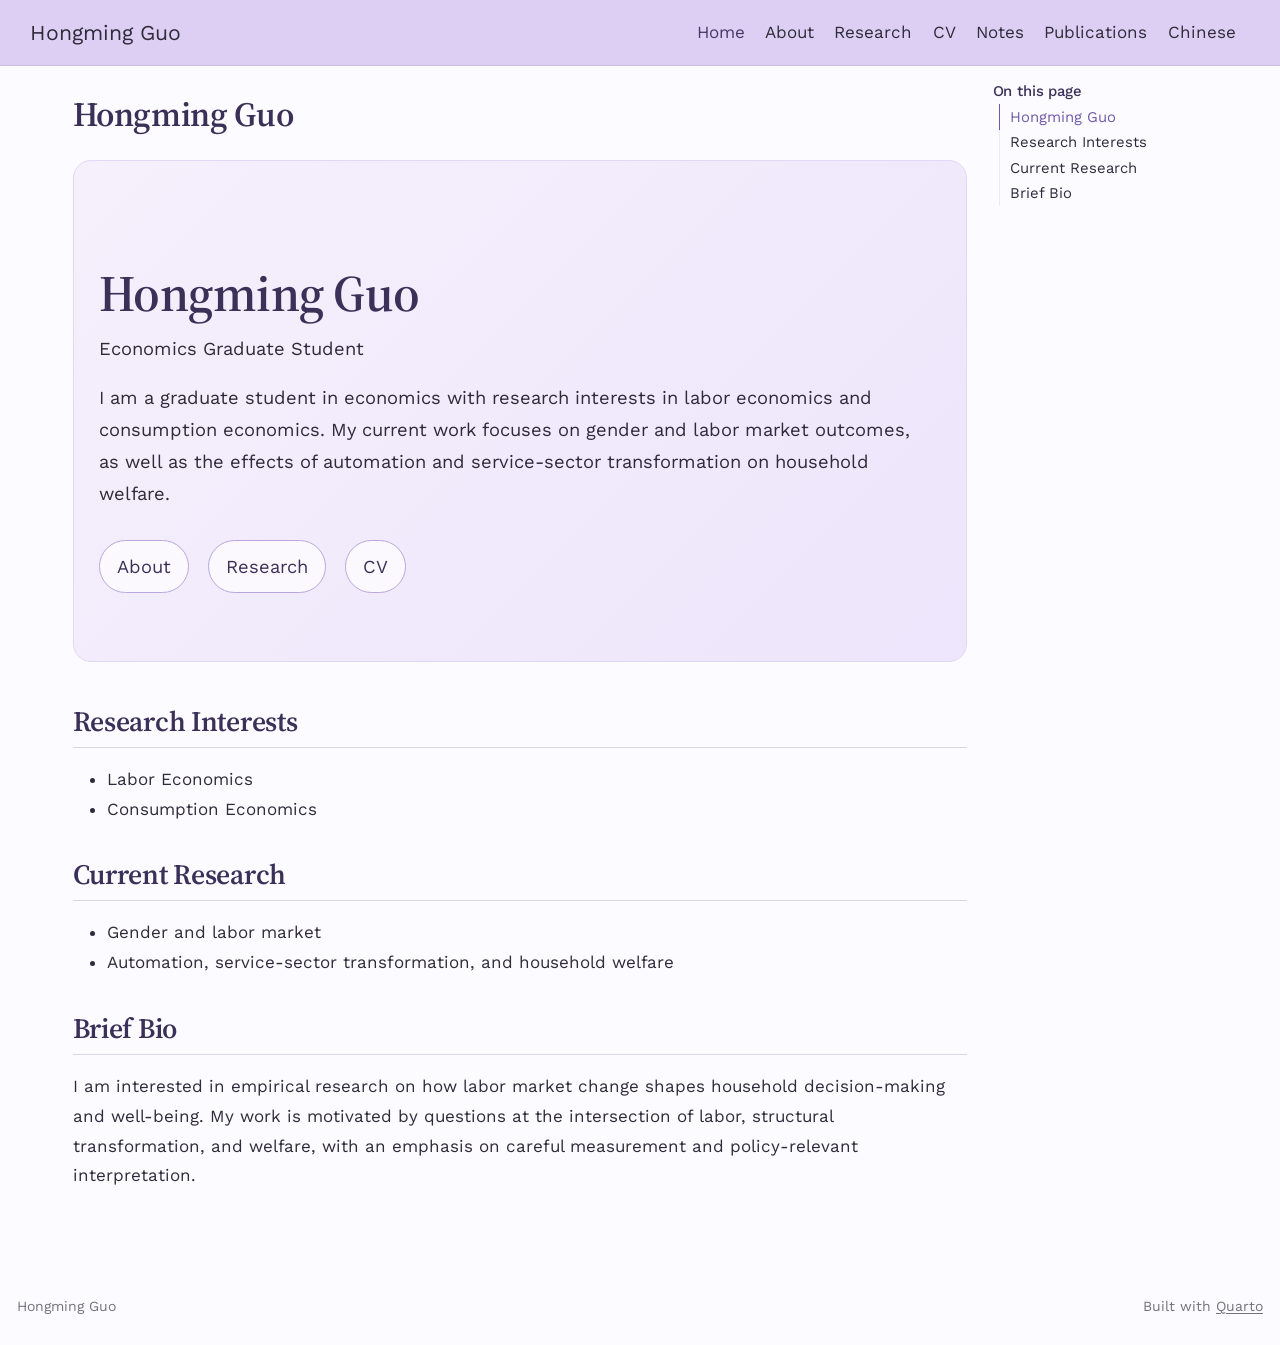
==== docs/index.html @ d31eccfa "Render website" ====
<!DOCTYPE html>
<html xmlns="http://www.w3.org/1999/xhtml" lang="en" xml:lang="en"><head>

<meta charset="utf-8">
<meta name="generator" content="quarto-1.9.38">

<meta name="viewport" content="width=device-width, initial-scale=1.0, user-scalable=yes">


<title>Hongming Guo</title>
<style>
/* Default styles provided by pandoc.
** See https://pandoc.org/MANUAL.html#variables-for-html for config info.
*/
code{white-space: pre-wrap;}
span.smallcaps{font-variant: small-caps;}
div.columns{display: flex; gap: min(4vw, 1.5em);}
div.column{flex: auto; overflow-x: auto;}
div.hanging-indent{margin-left: 1.5em; text-indent: -1.5em;}
ul.task-list{list-style: none;}
ul.task-list li input[type="checkbox"] {
  width: 0.8em;
  margin: 0 0.8em 0.2em -1em; /* quarto-specific, see https://github.com/quarto-dev/quarto-cli/issues/4556 */ 
  vertical-align: middle;
}
</style>


<script src="site_libs/quarto-nav/quarto-nav.js"></script>
<script src="site_libs/quarto-nav/headroom.min.js"></script>
<script src="site_libs/clipboard/clipboard.min.js"></script>
<script src="site_libs/quarto-search/autocomplete.umd.js"></script>
<script src="site_libs/quarto-search/fuse.min.js"></script>
<script src="site_libs/quarto-search/quarto-search.js"></script>
<meta name="quarto:offset" content="./">
<link href="./images/site-logo.png" rel="icon" type="image/png">
<script src="site_libs/quarto-html/quarto.js" type="module"></script>
<script src="site_libs/quarto-html/tabsets/tabsets.js" type="module"></script>
<script src="site_libs/quarto-html/popper.min.js"></script>
<script src="site_libs/quarto-html/tippy.umd.min.js"></script>
<script src="site_libs/quarto-html/anchor.min.js"></script>
<link href="site_libs/quarto-html/tippy.css" rel="stylesheet">
<link href="site_libs/quarto-html/quarto-syntax-highlighting-215309cb1732fa1d3656f67f9b7f5368.css" rel="stylesheet" id="quarto-text-highlighting-styles">
<script src="site_libs/bootstrap/bootstrap.min.js"></script>
<link href="site_libs/bootstrap/bootstrap-icons.css" rel="stylesheet">
<link href="site_libs/bootstrap/bootstrap-53f9af302e3501c6fc892448ce9c3952.min.css" rel="stylesheet" append-hash="true" id="quarto-bootstrap" data-mode="light">
<script id="quarto-search-options" type="application/json">{
  "location": "navbar",
  "copy-button": false,
  "collapse-after": 3,
  "panel-placement": "end",
  "type": "overlay",
  "limit": 50,
  "keyboard-shortcut": [
    "f",
    "/",
    "s"
  ],
  "show-item-context": false,
  "language": {
    "search-no-results-text": "No results",
    "search-matching-documents-text": "matching documents",
    "search-copy-link-title": "Copy link to search",
    "search-hide-matches-text": "Hide additional matches",
    "search-more-match-text": "more match in this document",
    "search-more-matches-text": "more matches in this document",
    "search-clear-button-title": "Clear",
    "search-text-placeholder": "",
    "search-detached-cancel-button-title": "Cancel",
    "search-submit-button-title": "Submit",
    "search-label": "Search"
  }
}</script>


</head>

<body class="nav-fixed quarto-light">

<div id="quarto-search-results"></div>
  <header id="quarto-header" class="headroom fixed-top">
    <nav class="navbar navbar-expand-lg " data-bs-theme="dark">
      <div class="navbar-container container-fluid">
      <div class="navbar-brand-container mx-auto">
    <a class="navbar-brand" href="./index.html">
    <span class="navbar-title">Hongming Guo</span>
    </a>
  </div>
            <div id="quarto-search" class="" title="Search"></div>
          <button class="navbar-toggler" type="button" data-bs-toggle="collapse" data-bs-target="#navbarCollapse" aria-controls="navbarCollapse" role="menu" aria-expanded="false" aria-label="Toggle navigation" onclick="if (window.quartoToggleHeadroom) { window.quartoToggleHeadroom(); }">
  <span class="navbar-toggler-icon"></span>
</button>
          <div class="collapse navbar-collapse" id="navbarCollapse">
            <ul class="navbar-nav navbar-nav-scroll ms-auto">
  <li class="nav-item">
    <a class="nav-link active" href="./index.html" aria-current="page"> 
<span class="menu-text">Home</span></a>
  </li>  
  <li class="nav-item">
    <a class="nav-link" href="./about.html"> 
<span class="menu-text">About</span></a>
  </li>  
  <li class="nav-item">
    <a class="nav-link" href="./research.html"> 
<span class="menu-text">Research</span></a>
  </li>  
  <li class="nav-item">
    <a class="nav-link" href="./CV.html"> 
<span class="menu-text">CV</span></a>
  </li>  
  <li class="nav-item">
    <a class="nav-link" href="./notes.html"> 
<span class="menu-text">Notes</span></a>
  </li>  
  <li class="nav-item">
    <a class="nav-link" href="./publications.html"> 
<span class="menu-text">Publications</span></a>
  </li>  
  <li class="nav-item">
    <a class="nav-link" href="./Chinese.html"> 
<span class="menu-text">Chinese</span></a>
  </li>  
</ul>
          </div> <!-- /navcollapse -->
            <div class="quarto-navbar-tools">
</div>
      </div> <!-- /container-fluid -->
    </nav>
</header>
<!-- content -->
<div id="quarto-content" class="quarto-container page-columns page-rows-contents page-layout-full page-navbar">
<!-- sidebar -->
<!-- margin-sidebar -->
    <div id="quarto-margin-sidebar" class="sidebar margin-sidebar">
        <nav id="TOC" role="doc-toc" class="toc-active">
    <h2 id="toc-title">On this page</h2>
   
  <ul>
  <li><a href="#hongming-guo" id="toc-hongming-guo" class="nav-link active" data-scroll-target="#hongming-guo">Hongming Guo</a></li>
  <li><a href="#research-interests" id="toc-research-interests" class="nav-link" data-scroll-target="#research-interests">Research Interests</a></li>
  <li><a href="#current-research" id="toc-current-research" class="nav-link" data-scroll-target="#current-research">Current Research</a></li>
  <li><a href="#brief-bio" id="toc-brief-bio" class="nav-link" data-scroll-target="#brief-bio">Brief Bio</a></li>
  </ul>
</nav>
    </div>
<!-- main -->
<main class="content column-page-left" id="quarto-document-content">

<header id="title-block-header" class="quarto-title-block default">
<div class="quarto-title">
<h1 class="title">Hongming Guo</h1>
</div>



<div class="quarto-title-meta column-page-left">

    
  
    
  </div>
  


</header>


<section id="hongming-guo" class="level1 hero-banner">
<h1>Hongming Guo</h1>
<p>Economics Graduate Student</p>
<p>I am a graduate student in economics with research interests in labor economics and consumption economics. My current work focuses on gender and labor market outcomes, as well as the effects of automation and service-sector transformation on household welfare.</p>
<p><a href="./about.html" class="btn-academic">About</a> <a href="./research.html" class="btn-academic">Research</a> <a href="./CV.html" class="btn-academic">CV</a></p>
</section>
<section id="research-interests" class="level2">
<h2 class="anchored" data-anchor-id="research-interests">Research Interests</h2>
<ul>
<li>Labor Economics</li>
<li>Consumption Economics</li>
</ul>
</section>
<section id="current-research" class="level2">
<h2 class="anchored" data-anchor-id="current-research">Current Research</h2>
<ul>
<li>Gender and labor market</li>
<li>Automation, service-sector transformation, and household welfare</li>
</ul>
</section>
<section id="brief-bio" class="level2">
<h2 class="anchored" data-anchor-id="brief-bio">Brief Bio</h2>
<p>I am interested in empirical research on how labor market change shapes household decision-making and well-being. My work is motivated by questions at the intersection of labor, structural transformation, and welfare, with an emphasis on careful measurement and policy-relevant interpretation.</p>


</section>

</main> <!-- /main -->
<script id="quarto-html-after-body" type="application/javascript">
  window.document.addEventListener("DOMContentLoaded", function (event) {
    const icon = "";
    const anchorJS = new window.AnchorJS();
    anchorJS.options = {
      placement: 'right',
      icon: icon
    };
    anchorJS.add('.anchored');
    const isCodeAnnotation = (el) => {
      for (const clz of el.classList) {
        if (clz.startsWith('code-annotation-')) {                     
          return true;
        }
      }
      return false;
    }
    const onCopySuccess = function(e) {
      // button target
      const button = e.trigger;
      // don't keep focus
      button.blur();
      // flash "checked"
      button.classList.add('code-copy-button-checked');
      var currentTitle = button.getAttribute("title");
      button.setAttribute("title", "Copied!");
      let tooltip;
      if (window.bootstrap) {
        button.setAttribute("data-bs-toggle", "tooltip");
        button.setAttribute("data-bs-placement", "left");
        button.setAttribute("data-bs-title", "Copied!");
        tooltip = new bootstrap.Tooltip(button, 
          { trigger: "manual", 
            customClass: "code-copy-button-tooltip",
            offset: [0, -8]});
        tooltip.show();    
      }
      setTimeout(function() {
        if (tooltip) {
          tooltip.hide();
          button.removeAttribute("data-bs-title");
          button.removeAttribute("data-bs-toggle");
          button.removeAttribute("data-bs-placement");
        }
        button.setAttribute("title", currentTitle);
        button.classList.remove('code-copy-button-checked');
      }, 1000);
      // clear code selection
      e.clearSelection();
    }
    const getTextToCopy = function(trigger) {
      const outerScaffold = trigger.parentElement.cloneNode(true);
      const codeEl = outerScaffold.querySelector('code');
      for (const childEl of codeEl.children) {
        if (isCodeAnnotation(childEl)) {
          childEl.remove();
        }
      }
      return codeEl.innerText;
    }
    const clipboard = new window.ClipboardJS('.code-copy-button:not([data-in-quarto-modal])', {
      text: getTextToCopy
    });
    clipboard.on('success', onCopySuccess);
    if (window.document.getElementById('quarto-embedded-source-code-modal')) {
      const clipboardModal = new window.ClipboardJS('.code-copy-button[data-in-quarto-modal]', {
        text: getTextToCopy,
        container: window.document.getElementById('quarto-embedded-source-code-modal')
      });
      clipboardModal.on('success', onCopySuccess);
    }
      var localhostRegex = new RegExp(/^(?:http|https):\/\/localhost\:?[0-9]*\//);
      var mailtoRegex = new RegExp(/^mailto:/);
        var filterRegex = new RegExp('/' + window.location.host + '/');
      var isInternal = (href) => {
          return filterRegex.test(href) || localhostRegex.test(href) || mailtoRegex.test(href);
      }
      // Inspect non-navigation links and adorn them if external
     var links = window.document.querySelectorAll('a[href]:not(.nav-link):not(.navbar-brand):not(.toc-action):not(.sidebar-link):not(.sidebar-item-toggle):not(.pagination-link):not(.no-external):not([aria-hidden]):not(.dropdown-item):not(.quarto-navigation-tool):not(.about-link)');
      for (var i=0; i<links.length; i++) {
        const link = links[i];
        if (!isInternal(link.href)) {
          // undo the damage that might have been done by quarto-nav.js in the case of
          // links that we want to consider external
          if (link.dataset.originalHref !== undefined) {
            link.href = link.dataset.originalHref;
          }
        }
      }
    function tippyHover(el, contentFn, onTriggerFn, onUntriggerFn) {
      const config = {
        allowHTML: true,
        maxWidth: 500,
        delay: 100,
        arrow: false,
        appendTo: function(el) {
            return el.parentElement;
        },
        interactive: true,
        interactiveBorder: 10,
        theme: 'quarto',
        placement: 'bottom-start',
      };
      if (contentFn) {
        config.content = contentFn;
      }
      if (onTriggerFn) {
        config.onTrigger = onTriggerFn;
      }
      if (onUntriggerFn) {
        config.onUntrigger = onUntriggerFn;
      }
      window.tippy(el, config); 
    }
    const noterefs = window.document.querySelectorAll('a[role="doc-noteref"]');
    for (var i=0; i<noterefs.length; i++) {
      const ref = noterefs[i];
      tippyHover(ref, function() {
        // use id or data attribute instead here
        let href = ref.getAttribute('data-footnote-href') || ref.getAttribute('href');
        try { href = new URL(href).hash; } catch {}
        const id = href.replace(/^#\/?/, "");
        const note = window.document.getElementById(id);
        if (note) {
          return note.innerHTML;
        } else {
          return "";
        }
      });
    }
    const xrefs = window.document.querySelectorAll('a.quarto-xref');
    const processXRef = (id, note) => {
      // Strip column container classes
      const stripColumnClz = (el) => {
        el.classList.remove("page-full", "page-columns");
        if (el.children) {
          for (const child of el.children) {
            stripColumnClz(child);
          }
        }
      }
      stripColumnClz(note)
      if (id === null || id.startsWith('sec-')) {
        // Special case sections, only their first couple elements
        const container = document.createElement("div");
        if (note.children && note.children.length > 2) {
          container.appendChild(note.children[0].cloneNode(true));
          for (let i = 1; i < note.children.length; i++) {
            const child = note.children[i];
            if (child.tagName === "P" && child.innerText === "") {
              continue;
            } else {
              container.appendChild(child.cloneNode(true));
              break;
            }
          }
          if (window.Quarto?.typesetMath) {
            window.Quarto.typesetMath(container);
          }
          return container.innerHTML
        } else {
          if (window.Quarto?.typesetMath) {
            window.Quarto.typesetMath(note);
          }
          return note.innerHTML;
        }
      } else {
        // Remove any anchor links if they are present
        const anchorLink = note.querySelector('a.anchorjs-link');
        if (anchorLink) {
          anchorLink.remove();
        }
        if (window.Quarto?.typesetMath) {
          window.Quarto.typesetMath(note);
        }
        if (note.classList.contains("callout")) {
          return note.outerHTML;
        } else {
          return note.innerHTML;
        }
      }
    }
    for (var i=0; i<xrefs.length; i++) {
      const xref = xrefs[i];
      tippyHover(xref, undefined, function(instance) {
        instance.disable();
        let url = xref.getAttribute('href');
        let hash = undefined; 
        if (url.startsWith('#')) {
          hash = url;
        } else {
          try { hash = new URL(url).hash; } catch {}
        }
        if (hash) {
          const id = hash.replace(/^#\/?/, "");
          const note = window.document.getElementById(id);
          if (note !== null) {
            try {
              const html = processXRef(id, note.cloneNode(true));
              instance.setContent(html);
            } finally {
              instance.enable();
              instance.show();
            }
          } else {
            // See if we can fetch this
            fetch(url.split('#')[0])
            .then(res => res.text())
            .then(html => {
              const parser = new DOMParser();
              const htmlDoc = parser.parseFromString(html, "text/html");
              const note = htmlDoc.getElementById(id);
              if (note !== null) {
                const html = processXRef(id, note);
                instance.setContent(html);
              } 
            }).finally(() => {
              instance.enable();
              instance.show();
            });
          }
        } else {
          // See if we can fetch a full url (with no hash to target)
          // This is a special case and we should probably do some content thinning / targeting
          fetch(url)
          .then(res => res.text())
          .then(html => {
            const parser = new DOMParser();
            const htmlDoc = parser.parseFromString(html, "text/html");
            const note = htmlDoc.querySelector('main.content');
            if (note !== null) {
              // This should only happen for chapter cross references
              // (since there is no id in the URL)
              // remove the first header
              if (note.children.length > 0 && note.children[0].tagName === "HEADER") {
                note.children[0].remove();
              }
              const html = processXRef(null, note);
              instance.setContent(html);
            } 
          }).finally(() => {
            instance.enable();
            instance.show();
          });
        }
      }, function(instance) {
      });
    }
        let selectedAnnoteEl;
        const selectorForAnnotation = ( cell, annotation) => {
          let cellAttr = 'data-code-cell="' + cell + '"';
          let lineAttr = 'data-code-annotation="' +  annotation + '"';
          const selector = 'span[' + cellAttr + '][' + lineAttr + ']';
          return selector;
        }
        const selectCodeLines = (annoteEl) => {
          const doc = window.document;
          const targetCell = annoteEl.getAttribute("data-target-cell");
          const targetAnnotation = annoteEl.getAttribute("data-target-annotation");
          const annoteSpan = window.document.querySelector(selectorForAnnotation(targetCell, targetAnnotation));
          const lines = annoteSpan.getAttribute("data-code-lines").split(",");
          const lineIds = lines.map((line) => {
            return targetCell + "-" + line;
          })
          let top = null;
          let height = null;
          let parent = null;
          if (lineIds.length > 0) {
              //compute the position of the single el (top and bottom and make a div)
              const el = window.document.getElementById(lineIds[0]);
              top = el.offsetTop;
              height = el.offsetHeight;
              parent = el.parentElement.parentElement;
            if (lineIds.length > 1) {
              const lastEl = window.document.getElementById(lineIds[lineIds.length - 1]);
              const bottom = lastEl.offsetTop + lastEl.offsetHeight;
              height = bottom - top;
            }
            if (top !== null && height !== null && parent !== null) {
              // cook up a div (if necessary) and position it 
              let div = window.document.getElementById("code-annotation-line-highlight");
              if (div === null) {
                div = window.document.createElement("div");
                div.setAttribute("id", "code-annotation-line-highlight");
                div.style.position = 'absolute';
                parent.appendChild(div);
              }
              div.style.top = top - 2 + "px";
              div.style.height = height + 4 + "px";
              div.style.left = 0;
              let gutterDiv = window.document.getElementById("code-annotation-line-highlight-gutter");
              if (gutterDiv === null) {
                gutterDiv = window.document.createElement("div");
                gutterDiv.setAttribute("id", "code-annotation-line-highlight-gutter");
                gutterDiv.style.position = 'absolute';
                const codeCell = window.document.getElementById(targetCell);
                const gutter = codeCell.querySelector('.code-annotation-gutter');
                gutter.appendChild(gutterDiv);
              }
              gutterDiv.style.top = top - 2 + "px";
              gutterDiv.style.height = height + 4 + "px";
            }
            selectedAnnoteEl = annoteEl;
          }
        };
        const unselectCodeLines = () => {
          const elementsIds = ["code-annotation-line-highlight", "code-annotation-line-highlight-gutter"];
          elementsIds.forEach((elId) => {
            const div = window.document.getElementById(elId);
            if (div) {
              div.remove();
            }
          });
          selectedAnnoteEl = undefined;
        };
          // Handle positioning of the toggle
      window.addEventListener(
        "resize",
        throttle(() => {
          elRect = undefined;
          if (selectedAnnoteEl) {
            selectCodeLines(selectedAnnoteEl);
          }
        }, 10)
      );
      function throttle(fn, ms) {
      let throttle = false;
      let timer;
        return (...args) => {
          if(!throttle) { // first call gets through
              fn.apply(this, args);
              throttle = true;
          } else { // all the others get throttled
              if(timer) clearTimeout(timer); // cancel #2
              timer = setTimeout(() => {
                fn.apply(this, args);
                timer = throttle = false;
              }, ms);
          }
        };
      }
        // Attach click handler to the DT
        const annoteDls = window.document.querySelectorAll('dt[data-target-cell]');
        for (const annoteDlNode of annoteDls) {
          annoteDlNode.addEventListener('click', (event) => {
            const clickedEl = event.target;
            if (clickedEl !== selectedAnnoteEl) {
              unselectCodeLines();
              const activeEl = window.document.querySelector('dt[data-target-cell].code-annotation-active');
              if (activeEl) {
                activeEl.classList.remove('code-annotation-active');
              }
              selectCodeLines(clickedEl);
              clickedEl.classList.add('code-annotation-active');
            } else {
              // Unselect the line
              unselectCodeLines();
              clickedEl.classList.remove('code-annotation-active');
            }
          });
        }
    const findCites = (el) => {
      const parentEl = el.parentElement;
      if (parentEl) {
        const cites = parentEl.dataset.cites;
        if (cites) {
          return {
            el,
            cites: cites.split(' ')
          };
        } else {
          return findCites(el.parentElement)
        }
      } else {
        return undefined;
      }
    };
    var bibliorefs = window.document.querySelectorAll('a[role="doc-biblioref"]');
    for (var i=0; i<bibliorefs.length; i++) {
      const ref = bibliorefs[i];
      const citeInfo = findCites(ref);
      if (citeInfo) {
        tippyHover(citeInfo.el, function() {
          var popup = window.document.createElement('div');
          citeInfo.cites.forEach(function(cite) {
            var citeDiv = window.document.createElement('div');
            citeDiv.classList.add('hanging-indent');
            citeDiv.classList.add('csl-entry');
            var biblioDiv = window.document.getElementById('ref-' + cite);
            if (biblioDiv) {
              citeDiv.innerHTML = biblioDiv.innerHTML;
            }
            popup.appendChild(citeDiv);
          });
          return popup.innerHTML;
        });
      }
    }
  });
  </script>
</div> <!-- /content -->
<footer class="footer">
  <div class="nav-footer">
    <div class="nav-footer-left">
<p>Hongming Guo</p>
</div>   
    <div class="nav-footer-center">
      &nbsp;
    </div>
    <div class="nav-footer-right">
<p>Built with <a href="https://quarto.org/">Quarto</a></p>
</div>
  </div>
</footer>




</body></html>
---- docs/site_libs/quarto-html/quarto-syntax-highlighting-215309cb1732fa1d3656f67f9b7f5368.css ----
/* quarto syntax highlight colors */
:root {
  --quarto-hl-ot-color: #003B4F;
  --quarto-hl-at-color: #657422;
  --quarto-hl-ss-color: #20794D;
  --quarto-hl-an-color: #5E5E5E;
  --quarto-hl-fu-color: #4758AB;
  --quarto-hl-st-color: #20794D;
  --quarto-hl-cf-color: #003B4F;
  --quarto-hl-op-color: #5E5E5E;
  --quarto-hl-er-color: #AD0000;
  --quarto-hl-bn-color: #AD0000;
  --quarto-hl-al-color: #AD0000;
  --quarto-hl-va-color: #111111;
  --quarto-hl-bu-color: inherit;
  --quarto-hl-ex-color: inherit;
  --quarto-hl-pp-color: #AD0000;
  --quarto-hl-in-color: #5E5E5E;
  --quarto-hl-vs-color: #20794D;
  --quarto-hl-wa-color: #5E5E5E;
  --quarto-hl-do-color: #5E5E5E;
  --quarto-hl-im-color: #00769E;
  --quarto-hl-ch-color: #20794D;
  --quarto-hl-dt-color: #AD0000;
  --quarto-hl-fl-color: #AD0000;
  --quarto-hl-co-color: #5E5E5E;
  --quarto-hl-cv-color: #5E5E5E;
  --quarto-hl-cn-color: #8f5902;
  --quarto-hl-sc-color: #5E5E5E;
  --quarto-hl-dv-color: #AD0000;
  --quarto-hl-kw-color: #003B4F;
}

/* other quarto variables */
:root {
  --quarto-font-monospace: ui-monospace, SFMono-Regular, Menlo, monospace;
}

/* syntax highlight based on Pandoc's rules */
pre > code.sourceCode > span {
  color: #003B4F;
}

code.sourceCode > span {
  color: #003B4F;
}

div.sourceCode,
div.sourceCode pre.sourceCode {
  color: #003B4F;
}

/* Normal */
code span {
  color: #003B4F;
}

/* Alert */
code span.al {
  color: #AD0000;
  font-style: inherit;
}

/* Annotation */
code span.an {
  color: #5E5E5E;
  font-style: inherit;
}

/* Attribute */
code span.at {
  color: #657422;
  font-style: inherit;
}

/* BaseN */
code span.bn {
  color: #AD0000;
  font-style: inherit;
}

/* BuiltIn */
code span.bu {
  font-style: inherit;
}

/* ControlFlow */
code span.cf {
  color: #003B4F;
  font-weight: bold;
  font-style: inherit;
}

/* Char */
code span.ch {
  color: #20794D;
  font-style: inherit;
}

/* Constant */
code span.cn {
  color: #8f5902;
  font-style: inherit;
}

/* Comment */
code span.co {
  color: #5E5E5E;
  font-style: inherit;
}

/* CommentVar */
code span.cv {
  color: #5E5E5E;
  font-style: italic;
}

/* Documentation */
code span.do {
  color: #5E5E5E;
  font-style: italic;
}

/* DataType */
code span.dt {
  color: #AD0000;
  font-style: inherit;
}

/* DecVal */
code span.dv {
  color: #AD0000;
  font-style: inherit;
}

/* Error */
code span.er {
  color: #AD0000;
  font-style: inherit;
}

/* Extension */
code span.ex {
  font-style: inherit;
}

/* Float */
code span.fl {
  color: #AD0000;
  font-style: inherit;
}

/* Function */
code span.fu {
  color: #4758AB;
  font-style: inherit;
}

/* Import */
code span.im {
  color: #00769E;
  font-style: inherit;
}

/* Information */
code span.in {
  color: #5E5E5E;
  font-style: inherit;
}

/* Keyword */
code span.kw {
  color: #003B4F;
  font-weight: bold;
  font-style: inherit;
}

/* Operator */
code span.op {
  color: #5E5E5E;
  font-style: inherit;
}

/* Other */
code span.ot {
  color: #003B4F;
  font-style: inherit;
}

/* Preprocessor */
code span.pp {
  color: #AD0000;
  font-style: inherit;
}

/* SpecialChar */
code span.sc {
  color: #5E5E5E;
  font-style: inherit;
}

/* SpecialString */
code span.ss {
  color: #20794D;
  font-style: inherit;
}

/* String */
code span.st {
  color: #20794D;
  font-style: inherit;
}

/* Variable */
code span.va {
  color: #111111;
  font-style: inherit;
}

/* VerbatimString */
code span.vs {
  color: #20794D;
  font-style: inherit;
}

/* Warning */
code span.wa {
  color: #5E5E5E;
  font-style: italic;
}

.prevent-inlining {
  content: "</";
}

/*# sourceMappingURL=df7d05b22bad69b788cb1c5666c79f86.css.map */
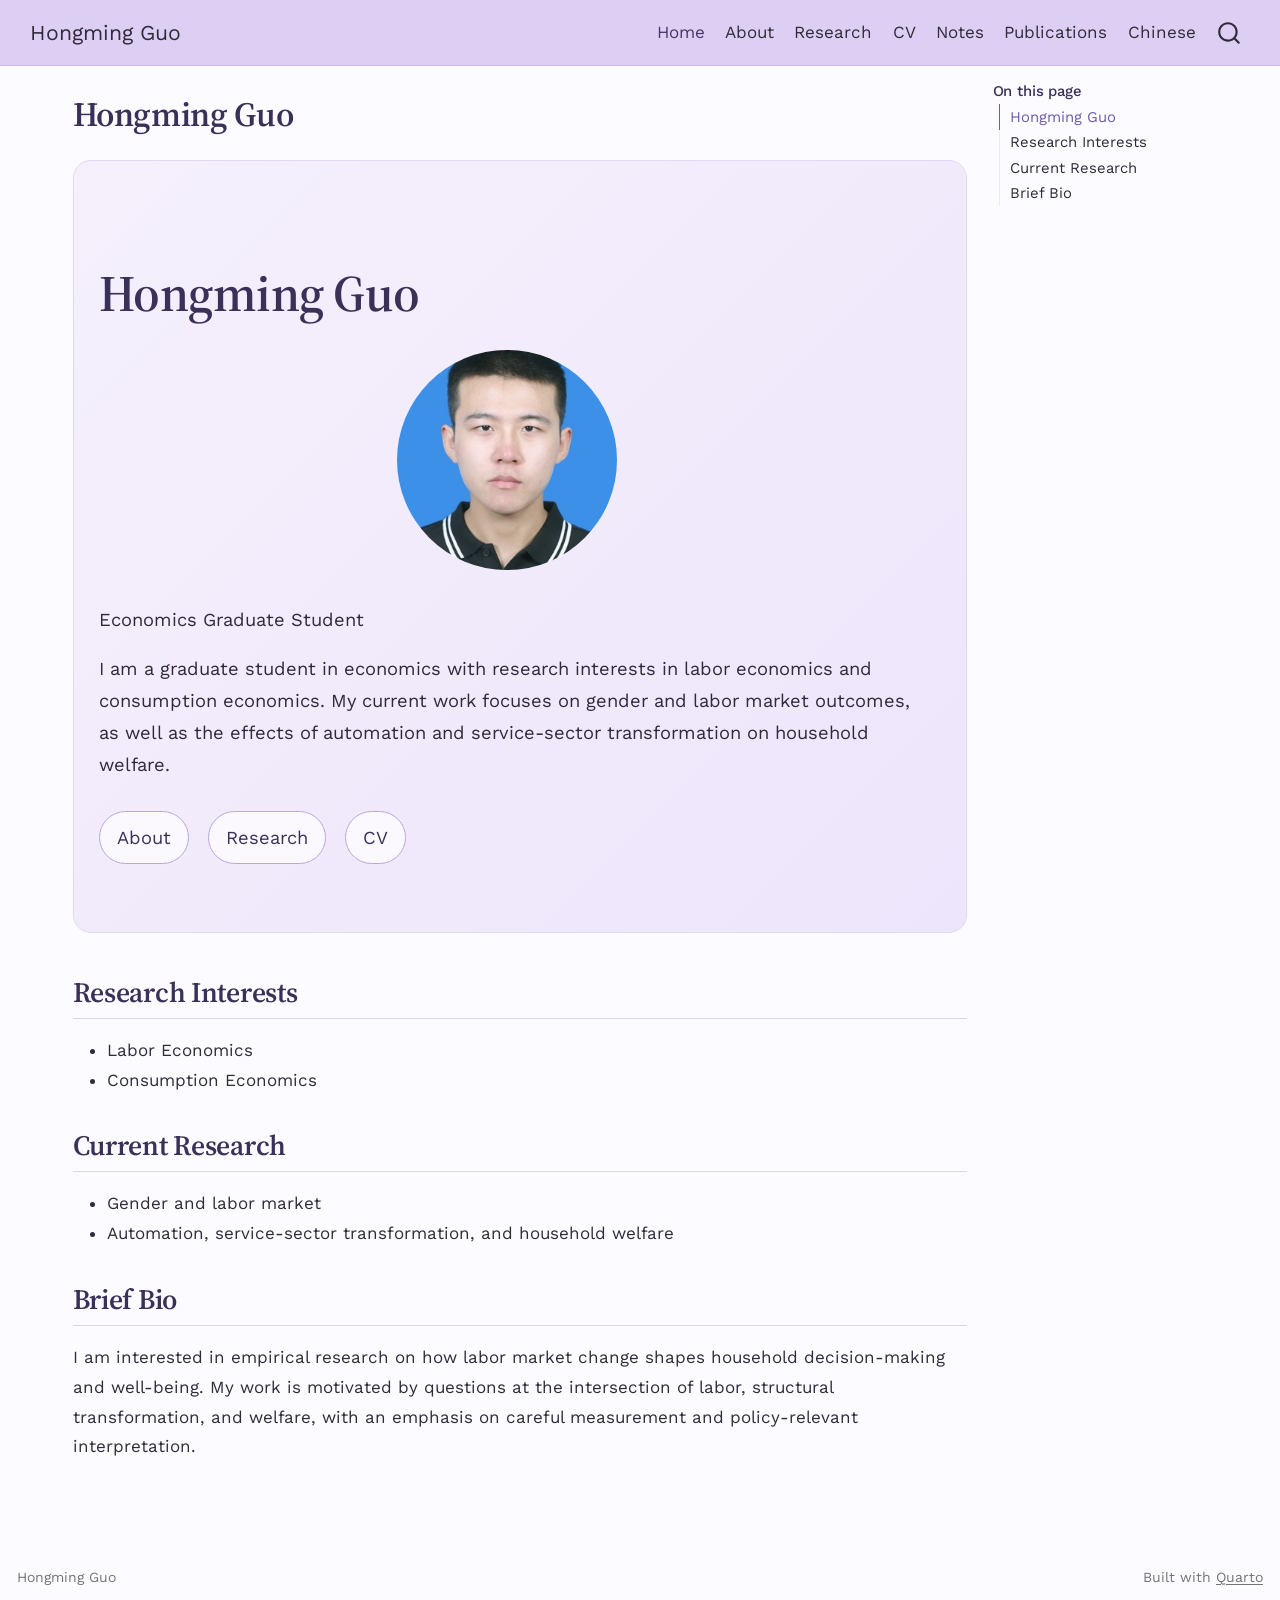
==== commit 085bfb9c: "Style profile photo" ====
--- a/docs/index.html
+++ b/docs/index.html
@@ -43,7 +43,7 @@
 <link href="site_libs/quarto-html/quarto-syntax-highlighting-215309cb1732fa1d3656f67f9b7f5368.css" rel="stylesheet" id="quarto-text-highlighting-styles">
 <script src="site_libs/bootstrap/bootstrap.min.js"></script>
 <link href="site_libs/bootstrap/bootstrap-icons.css" rel="stylesheet">
-<link href="site_libs/bootstrap/bootstrap-53f9af302e3501c6fc892448ce9c3952.min.css" rel="stylesheet" append-hash="true" id="quarto-bootstrap" data-mode="light">
+<link href="site_libs/bootstrap/bootstrap-c4723a5ead3e5b663d88110c77c9904b.min.css" rel="stylesheet" append-hash="true" id="quarto-bootstrap" data-mode="light">
 <script id="quarto-search-options" type="application/json">{
   "location": "navbar",
   "copy-button": false,
@@ -167,6 +167,9 @@
 
 <section id="hongming-guo" class="level1 hero-banner">
 <h1>Hongming Guo</h1>
+<div class="profile-photo">
+<p><img src="images/ghm.jpg" class="img-fluid"></p>
+</div>
 <p>Economics Graduate Student</p>
 <p>I am a graduate student in economics with research interests in labor economics and consumption economics. My current work focuses on gender and labor market outcomes, as well as the effects of automation and service-sector transformation on household welfare.</p>
 <p><a href="./about.html" class="btn-academic">About</a> <a href="./research.html" class="btn-academic">Research</a> <a href="./CV.html" class="btn-academic">CV</a></p>
